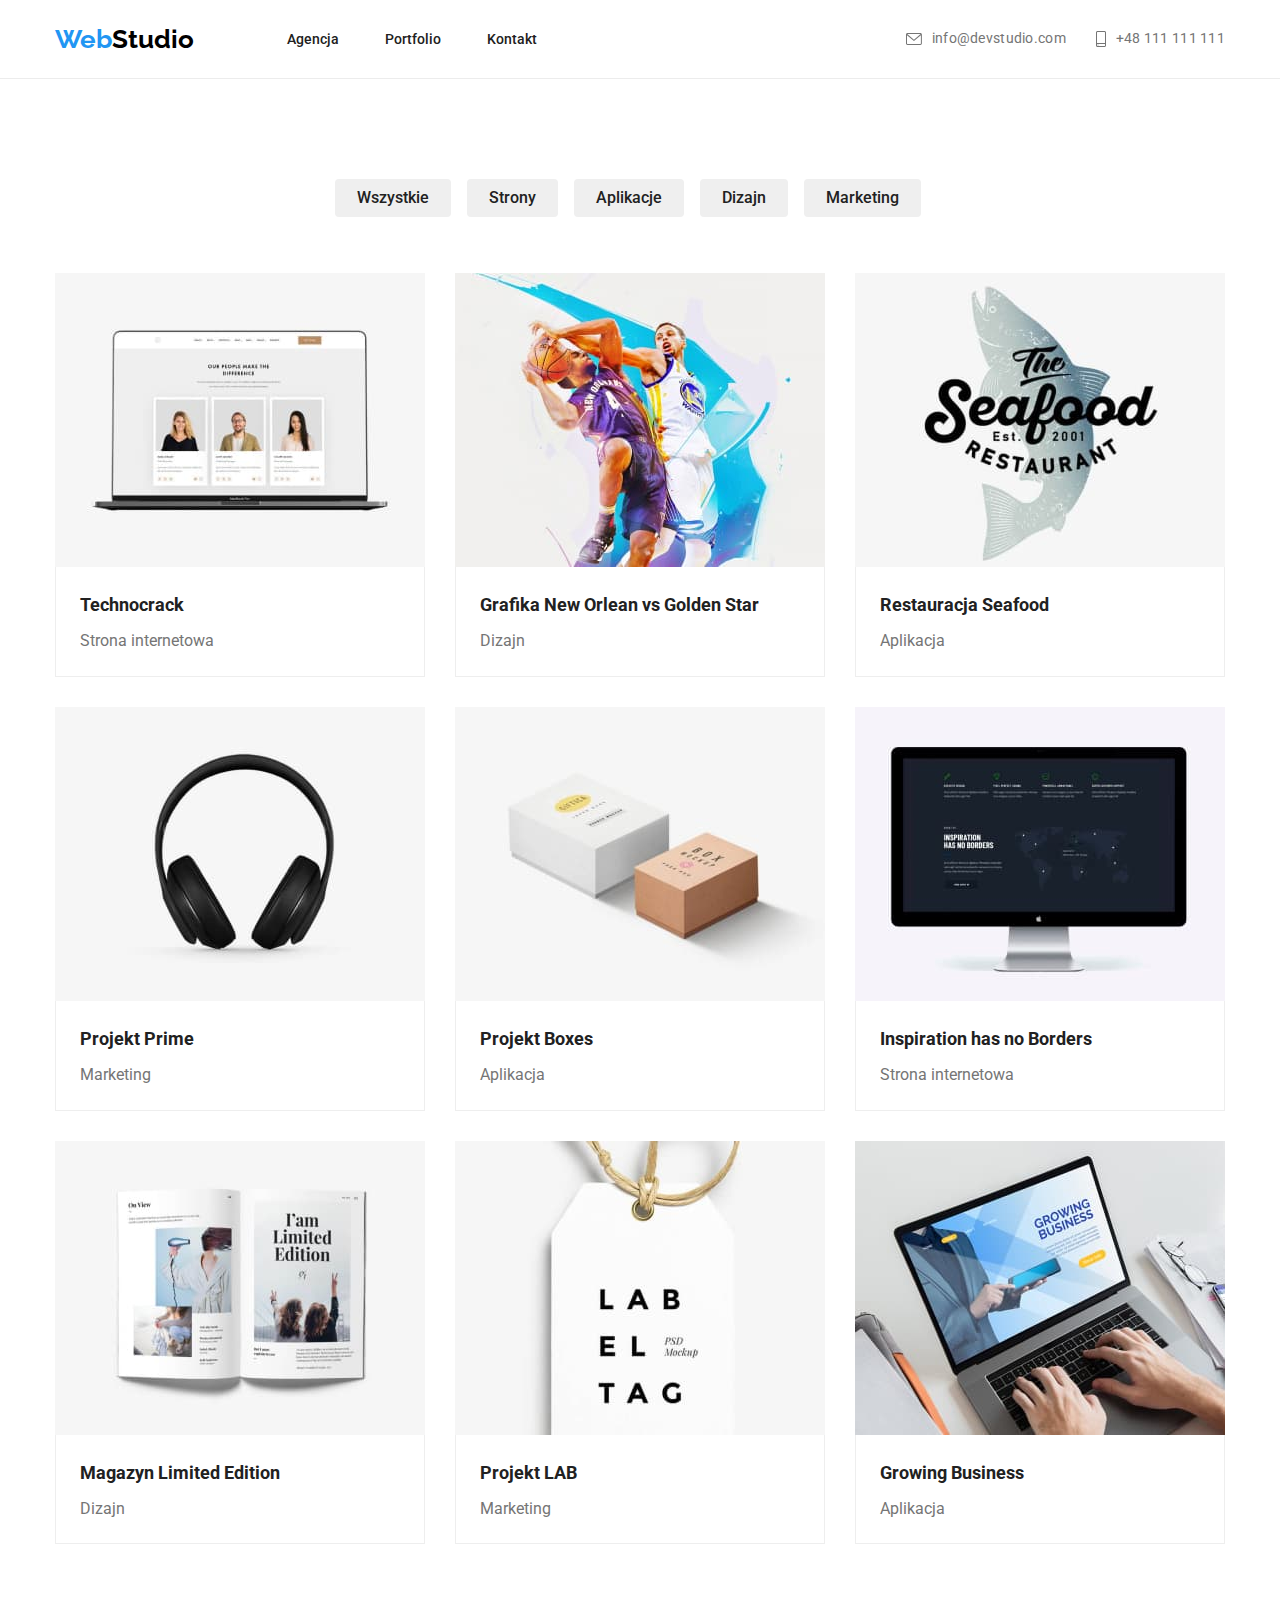
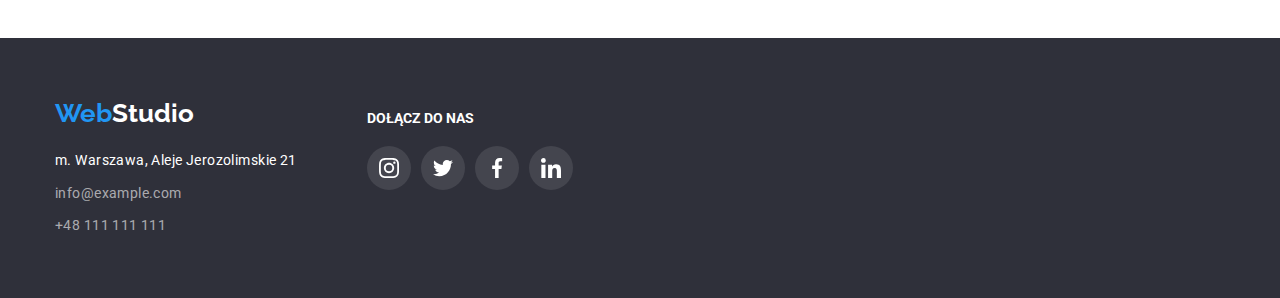
==== portfolio.html @ 1f2f5f5b "add modal.js init" ====
<!DOCTYPE html>
<html lang="en">
  <head>
    <meta charset="UTF-8" />
    <meta http-equiv="X-UA-Compatible" content="IE=edge" />
    <meta name="viewport" content="width=device-width, initial-scale=1.0" />
    <title>portfolio</title>
    <link
      rel="stylesheet"
      href="https://cdnjs.cloudflare.com/ajax/libs/modern-normalize/1.1.0/modern-normalize.min.css"
      integrity="sha512-wpPYUAdjBVSE4KJnH1VR1HeZfpl1ub8YT/NKx4PuQ5NmX2tKuGu6U/JRp5y+Y8XG2tV+wKQpNHVUX03MfMFn9Q=="
      crossorigin="anonymous"
      referrerpolicy="no-referrer"
    />
    <link rel="stylesheet" href="css/style.css" />
    <link rel="preconnect" href="https://fonts.googleapis.com" />
    <link rel="preconnect" href="https://fonts.gstatic.com" crossorigin />
    <link
      href="https://fonts.googleapis.com/css2?family=Raleway:wght@700&family=Roboto:wght@400;500;700;900&display=swap"
      rel="stylesheet"
    />
  </head>
  <body>
    <header>
      <div class="container hd-border">
        <nav>
          <a class="logo" href="#"><span class="highlight">Web</span>Studio</a>
          <ul class="nav-menu">
            <li><a class="link-nav" href="index.html">Agencja</a></li>
            <li><a class="link-nav" href="./portfolio.html">Portfolio</a></li>
            <li><a class="link-nav" href="#">Kontakt</a></li>
          </ul>
        </nav>
        <div class="nav">
          <a class="contact" href="mailto:info@devstudio.com"
            ><svg class="mail-icon" width="16" height="12">
              <use href="./images/icons.svg#icon-envelope"></use>
            </svg>
            info@devstudio.com</a
          >
          <a class="contact" href="tel:+48111111111"
            ><svg class="phone-icon" width="10" height="16">
              <use href="./images/icons.svg#icon-smartphone"></use>
            </svg>
            +48 111 111 111</a
          >
        </div>
      </div>
    </header>
    <main class="section portfolio-bacground">
      <!--filters-->
      <section class="container">
        <ul>
          <div class="btn-portfolio">
            <li><button class="btn-filter" type="button">Wszystkie</button></li>
            <li><button class="btn-filter" type="button">Strony</button></li>
            <li><button class="btn-filter" type="button">Aplikacje</button></li>
            <li><button class="btn-filter" type="button">Dizajn</button></li>
            <li><button class="btn-filter" type="button">Marketing</button></li>
          </div>
        </ul>
      </section>
      <!--Galery-->
      <section class="container">
        <ul class="galery">
          <li class="box-shadow-galery">
            <img
              src="./images/galery/notebook.jpg"
              alt="pulpit notebooka ze zdjęciem trzech osób"
              width="370"
              height="294"
            />
            <div class="galery-border">
              <h3 class="product">Technocrack</h3>
              <p class="product-description">Strona internetowa</p>
            </div>
          </li>
          <li class="box-shadow-galery">
            <img
              src="./images/galery/basket.jpg"
              alt="dwóch grających koszykarzy"
              width="370"
              height="294"
            />
            <div class="galery-border">
              <h3 class="product">Grafika New Orlean vs Golden Star</h3>
              <p class="product-description">Dizajn</p>
            </div>
          </li>
          <li class="box-shadow-galery">
            <img
              src="./images/galery/restaurant.jpg"
              alt="baner restauracji z owocami morza"
              width="370"
              height="294"
            />
            <div class="galery-border">
              <h3 class="product">Restauracja Seafood</h3>
              <p class="product-description">Aplikacja</p>
            </div>
          </li>
          <li class="box-shadow-galery">
            <img
              src="./images/galery/headphones.jpg"
              alt="czarne słuchawki"
              width="370"
              height="294"
            />
            <div class="galery-border">
              <h3 class="product">Projekt Prime</h3>
              <p class="product-description">Marketing</p>
            </div>
          </li>
          <li class="box-shadow-galery">
            <img
              src="./images/galery/boxes.jpg"
              alt="dwa pudełka"
              width="370"
              height="294"
            />
            <div class="galery-border">
              <h3 class="product">Projekt Boxes</h3>
              <p class="product-description">Aplikacja</p>
            </div>
          </li>
          <li class="box-shadow-galery">
            <img
              src="./images/galery/monitor.jpg"
              alt="monitor komputera"
              width="370"
              height="294"
            />
            <div class="galery-border">
              <h3 class="product">Inspiration has no Borders</h3>
              <p class="product-description">Strona internetowa</p>
            </div>
          </li>
          <li class="box-shadow-galery">
            <img
              src="./images/galery/book.jpg"
              alt="otwarta książka"
              width="370"
              height="294"
            />
            <div class="galery-border">
              <h3 class="product">Magazyn Limited Edition</h3>
              <p class="product-description">Dizajn</p>
            </div>
          </li>
          <li class="box-shadow-galery">
            <img
              src="./images/galery/label.jpg"
              alt="etykieta z napisem"
              width="370"
              height="294"
            />
            <div class="galery-border">
              <h3 class="product">Projekt LAB</h3>
              <p class="product-description">Marketing</p>
            </div>
          </li>
          <li class="box-shadow-galery">
            <img
              src="./images/galery/laptop.jpg"
              alt="laptop na którym pisze mężczyzna"
              width="370"
              height="294"
            />
            <div class="galery-border">
              <h3 class="product">Growing Business</h3>
              <p class="product-description">Aplikacja</p>
            </div>
          </li>
        </ul>
      </section>
    </main>
    <!--footer-->
    <footer class="footer">
      <div class="footer-content container">
        <div class="footer-address">
          <a class="logo" href="index.html" title="Strona główna">
            <span class="highlight">Web</span
            ><span class="foot-logo">Studio</span></a
          >
          <address>
            <span
              class="address-item"
              href="https://goo.gl/maps/G5jL9AZDGEbEC2NTA"
              target="_blank"
              >m. Warszawa, Aleje Jerozolimskie 21</span
            >
            <a class="address-link" href="mailto:info@example.com"
              >info@example.com</a
            >
            <a class="address-link" href="tel:+48111111111">+48 111 111 111</a>
          </address>
        </div>
        <div class="footer-social">
          <p class="footer-social-title">Dołącz do nas</p>
          <div class="footer-social-links">
            <a class="footer-social-link" href="#" target="_blank">
              <svg class="footer-social-icon" width="20px" height="20px">
                <use href="./images/icons.svg#icon-instagram-2"></use>
              </svg>
            </a>
            <a class="footer-social-link" href="#" target="_blank">
              <svg class="footer-social-icon" width="20px" height="20px">
                <use href="./images/icons.svg#icon-twitter-1"></use>
              </svg>
            </a>
            <a class="footer-social-link" href="#" target="_blank">
              <svg class="footer-social-icon" width="20px" height="20px">
                <use href="./images/icons.svg#icon-facebook-1"></use>
              </svg>
            </a>
            <a class="footer-social-link" href="#" target="_blank">
              <svg class="footer-social-icon" width="20px" height="20px">
                <use href="./images/icons.svg#icon-linkedin-1"></use>
              </svg>
            </a>
          </div>
        </div>
      </div>
    </footer>
  </body>
</html>
---- css/style.css ----
* {
  box-sizing: border-box;
  margin: 0;
  padding: 0;
  border: none;
}

body {
  font-family: "Roboto", "sans-serif";
  color: #212121;
  font-size: 14px;
  line-height: 1.46;
  font-weight: 700;
  width: 100%;
  margin: 0 auto;
}
:root {
  --main-font-color: #212121;
  --lighter-color: #2196f3;
  --description-color: #757575;
  --btn-lighter: #ffffff;
  --logo-color: #000000;
  --footer-contact: rgba(255, 255, 255, 0.6);
  --main-box-bacground: #2f303a;
  --main-btn-shadow: 0px 4px 4px rgba(0, 0, 0, 0.15);
  --workers-bacghround: #f5f4fa;
  --hd-border-col: #ececec;
  --galery-border-col: #eeeeee;
  --portfolio-bacgroung-col: #e5e5e5;
  --box-shadow-col: 0px 3px 1px rgba(0, 0, 0, 0.1),
    0px 1px 2px rgba(0, 0, 0, 0.08), 0px 2px 2px rgba(0, 0, 0, 0.12);
  --btn-filter-shadow: 0px 3px 1px rgba(0, 0, 0, 0.1),
    0px 1px 2px rgba(0, 0, 0, 0.08), 0px 2px 2px rgba(0, 0, 0, 0.12);
  --workers-social-color: #afb1b8;
  --clients-border: #afb1b8;
  --footer-social-bacground: rgba(255, 255, 255, 0.1);
  --box-shadow-galery: 0px 1px 1px rgba(0, 0, 0, 0.12),
    0px 4px 4px rgba(0, 0, 0, 0.06), 1px 4px 6px rgba(0, 0, 0, 0.16);
}
.logo {
  font-family: "Raleway";
  font-weight: 700;
  font-size: 26px;
  color: var(--logo-color);
  text-decoration: none;
  line-height: 1.17;
  display: block;
  padding-right: 93px;
}
.highlight {
  font-family: "Raleway";
  font-weight: 700;
  font-size: 26px;
  color: var(--lighter-color);
  line-height: 1.17;
}
.link-nav {
  text-decoration: none;
  font-weight: 500;
  font-size: 14px;
  color: var(--main-font-color);
  line-height: 1.17;
  list-style: none;
  display: flex;
}
.link-nav:hover,
.link-nav:focus {
  color: var(--lighter-color);
}
.contact {
  color: var(--description-color);
  text-decoration: none;
  line-height: 1.17;
  font-weight: 400;
  font-size: 14px;
  line-height: 1.7;
  gap: 50px;
  display: flex;
  align-items: center;
  gap: 10px;
}
.contact:hover,
.contact:focus {
  color: var(--lighter-color);
}
.main-text {
  font-weight: 900;
  font-size: 44px;
  color: var(--btn-lighter);
  line-height: 1.36;
  text-align: center;
  text-transform: uppercase;
  line-height: 1.3636;
  letter-spacing: 0.06em;
  width: 696px;
}
.main-section {
  display: flex;
  flex-direction: column;
  justify-content: center;
  align-items: center;
  gap: 30px;
}
.btn-main {
  font-weight: 700;
  font-size: 16px;
  color: var(--btn-lighter);
  background-color: var(--lighter-color);
  line-height: 1.8;
  width: 200px;
  border-radius: 4px;
  padding: 10px 41px;
}
.btn-main:hover,
.btn-main:focus {
  box-shadow: var(--main-btn-shadow);
  border-radius: 4px;
  cursor: pointer;
}
.description-name {
  font-size: 14px;
  color: var(--main-font-color);
  line-height: 1.17;
  margin-bottom: 10px;
  margin-top: 30px;
}
.description {
  font-weight: 400;
  font-size: 14px;
  color: var(--description-color);
  line-height: 1.7;
  letter-spacing: 0.03em;
}
.section-name {
  font-size: 36px;
  color: var(--main-font-color);
  line-height: 1.17;
  text-align: center;
  padding-top: 0px;
  display: block;
}
.worker {
  font-weight: 500;
  font-size: 16px;
  color: var(--main-font-color);
  line-height: 1.17;
  padding-top: 30px;
  text-align: center;
}
.job-position {
  font-weight: 400;
  font-size: 16px;
  color: var(--description-color);
  line-height: 1.17;
  padding-top: 10px;
  padding-bottom: 30px;
  text-align: center;
}

.btn-filter {
  font-family: "Roboto";
  font-weight: 500;
  font-size: 16px;
  color: var(--main-font-color);
  line-height: 1.6;
  cursor: pointer;
  list-style: none;
  padding: 6px 22px 6px 22px;
  margin-right: 8px;
  border-radius: 4px;
}
.btn-filter:hover,
.btn-filter:focus {
  background-color: var(--lighter-color);
  color: var(--btn-lighter);
  box-shadow: var(--btn-filter-shadow);
  cursor: pointer;
}
.product {
  font-size: 18px;
  color: var(--main-font-color);
  line-height: 2;
  padding-top: 20px;
  margin-left: 24px;
}
.product-description {
  font-weight: 400;
  font-size: 16px;
  color: var(--description-color);
  line-height: 1.8;
  padding-left: 24px;
  padding-top: 4px;
}
.container {
  max-width: 1200px;
  margin: 0 auto;
  padding: 0 15px;
}
.section {
  padding-top: 94px;
  padding-bottom: 94px;
}
nav {
  display: flex;
}
.nav {
  font-size: 14px;
  line-height: 1.1;
  font-weight: 500;
  letter-spacing: 0.02em;
  display: flex;
  align-items: center;
  gap: 30px;
}

.nav-menu {
  list-style: none;
  gap: 46px;
  display: flex;
  align-items: center;
  gap: 46px;
  flex-direction: row;
}
header {
  border-bottom: 1px solid var(--hd-border-col);
}
.hd-border {
  padding-top: 24px;
  padding-bottom: 24px;
  display: flex;
  justify-content: space-between;
  align-items: center;
}
.main-box {
  background-image: url(../images/main-foto.jpg),
    linear-gradient(to top, rgba(47, 48, 58, 0.4), rgba(47, 48, 58, 0.4));
  background-size: contain;
  align-items: center;
  background-color: #2f303a;
  text-align: center;
  background-repeat: no-repeat;
  background-position: center;
  padding: 200px 0;
}
.box-text {
  display: flex;
  justify-content: space-between;
  max-width: 1170px;
  gap: 30px;
  list-style: none;
}
.doing {
  display: block;
  padding-top: 0px;
}
.do-galery {
  width: 100%;
  display: flex;
  justify-content: center;
  gap: 30px;
  list-style: none;
  margin-top: 50px;
}
.workers-section {
  background-color: var(--workers-bacghround);
  display: block;
}
.workers-galery {
  display: flex;
  justify-content: center;
  flex-direction: row;
  gap: 30px;
  align-items: center;
  list-style: none;
  padding-top: 50px;
}
.box-shadow {
  box-shadow: var(--box-shadow-col);
  border-radius: 0px 0px 4px 4px;
  align-items: stretch;
  background-color: var(--btn-lighter);
}

.style {
  font-style: normal;
  list-style: none;
}
.portfolio-bacground {
  background-color: var(--btn-lighter);
}
.btn-portfolio {
  display: flex;
  justify-content: center;
  gap: 8px;
  list-style: none;
  padding-top: 6px;
  padding-right: 22px;
  padding-bottom: 6px;
  padding-left: 6px;
}
.galery {
  max-width: 1170px;
  display: flex;
  gap: 30px;
  flex-wrap: wrap;
  list-style: none;
  padding-top: 50px;
}
.galery-border {
  width: 370px;
  border-left: 1px solid var(--galery-border-col);
  border-right: 1px solid var(--galery-border-col);
  border-bottom: 1px solid var(--galery-border-col);
  padding-bottom: 20px;
  padding-top: 0%;
  display: block;
}
.box-shadow-galery:hover,
.box-shadow-galery:focus {
  box-shadow: var(--box-shadow-galery);
  cursor: pointer;
}
img {
  display: block;
}
.mail-icon {
  fill: var(--description-color);
}
.phone-icon {
  fill: var(--description-color);
}
.mail-icon:hover,
:focus {
  fill: var(--lighter-color);
}
.phone-icon:hover,
:focus {
  fill: var(--lighter-color);
}
.icon-main {
  background-color: var(--workers-bacghround);
  width: 270px;
  height: 120px;
  border-radius: 4px;
  padding-top: 25px;
  padding-bottom: 25px;
}
.workers-socials {
  list-style: none;
  max-width: 270px;
  display: flex;
  justify-content: space-between;
  gap: 10px;
  fill: var(--clients-border);
  padding-left: 32px;
  padding-right: 32px;
  padding-bottom: 30px;
}
.social-icons-worker {
  height: 44px;
  width: 44px;
  padding-top: 12px;
  padding-left: 12px;
  background-color: var(--btn-lighter);
}
.social-icons-worker:hover,
.social-icons-worker:focus {
  background-color: var(--lighter-color);
  border-radius: 50%;
  fill: var(--btn-lighter);
  cursor: pointer;
}
.clients {
  list-style: none;
  display: flex;
  justify-content: space-between;
  gap: 30px;
  fill: var(--clients-border);
  padding-top: 50px;
}
.clients-icon {
  width: 170px;
  height: 92px;
  border: 1px solid var(--clients-border);
  border-radius: 4px;
  display: flex;
  justify-content: center;
  align-items: center;
}
.clients-icon:hover,
.clients-icon:focus {
  fill: var(--lighter-color);
  cursor: pointer;
  border: 1px solid var(--lighter-color);
  border-radius: 4px;
}
.footer {
  padding-top: 60px;
  padding-bottom: 60px;
  width: 100%;
  background-color: var(--main-box-bacground);
}
.footer-content {
  display: flex;
}
.foot-logo {
  color: var(--btn-lighter);
}
.footer-address {
  margin-right: 70px;
}
.footer address {
  font-size: 14px;
  letter-spacing: 0.03em;
  font-style: normal;
  display: flex;
  flex-direction: column;
  line-height: 1.6;
}
.footer .address-item {
  margin-top: 20px;
  font-style: normal;
  font-weight: 400;
  font-size: 14px;
  color: var(--btn-lighter);
  line-height: 1.7;
}
.footer .address-link {
  text-decoration: none;
  margin-top: 9px;
  font-weight: 400;
  font-size: 14px;
  color: var(--footer-contact);
  line-height: 1.7;
}
.footer .address-item span {
  text-decoration: underline;
}
.address-link:hover,
.address-link:focus {
  color: var(--lighter-color);
}
.footer-social {
  margin-top: 12px;
}
.footer-social-title {
  font-size: 14px;
  font-weight: 700;
  text-transform: uppercase;
  line-height: 1.15;
  margin-bottom: 20px;
  color: var(--btn-lighter);
}
.footer-social-link {
  display: flex;
  height: 44px;
  width: 44px;
  justify-content: center;
  align-items: center;
  border-radius: 50%;
  background-color: var(--footer-social-bacground);
}
.footer-social-icon {
  fill: var(--btn-lighter);
}
.footer-social-links {
  display: flex;
  gap: 10px;
}
.footer-social-link:hover,
.footer-social-link:focus {
  background-color: var(--lighter-color);
  border-radius: 50%;
  cursor: pointer;
}
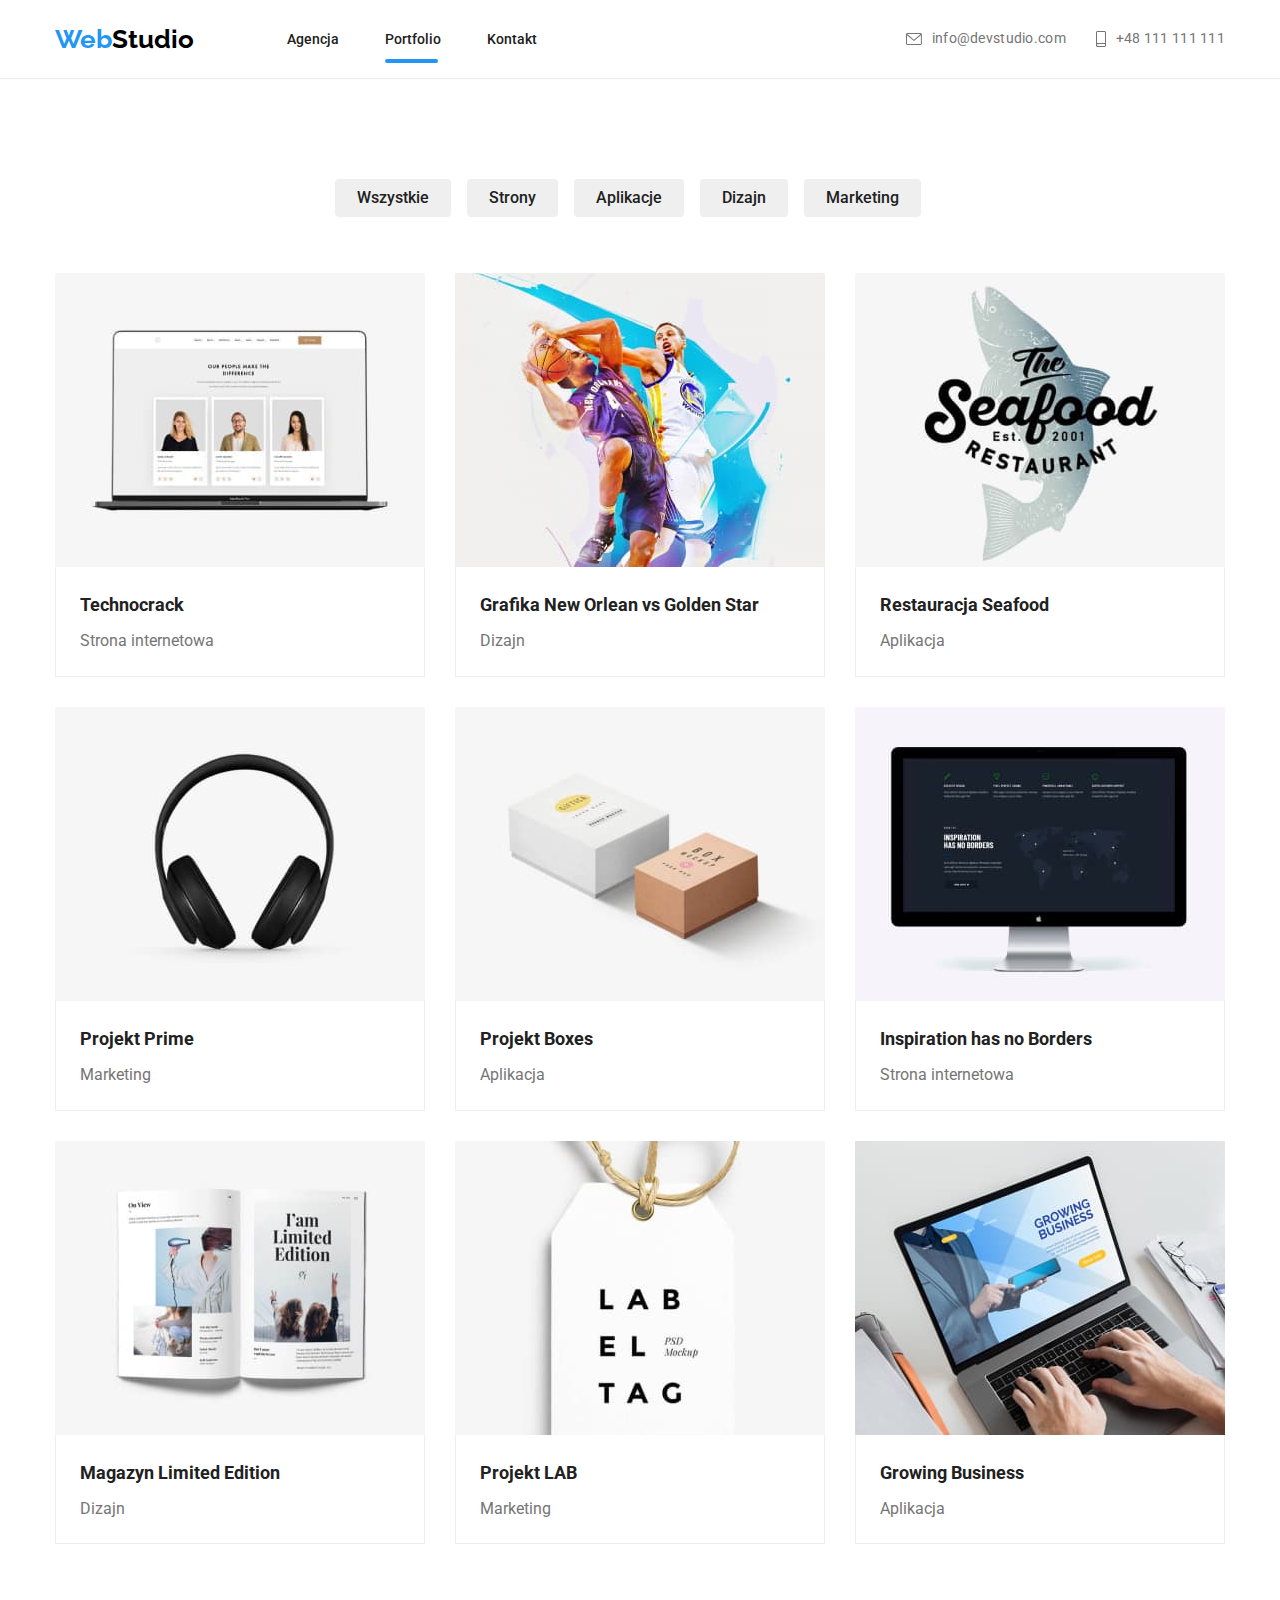
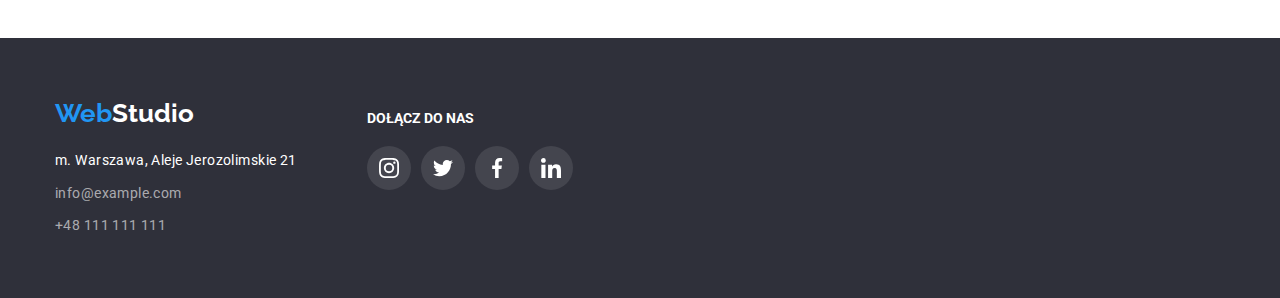
==== commit be86e373: "add card-description init" ====
--- a/portfolio.html
+++ b/portfolio.html
@@ -27,7 +27,9 @@
           <a class="logo" href="#"><span class="highlight">Web</span>Studio</a>
           <ul class="nav-menu">
             <li><a class="link-nav" href="index.html">Agencja</a></li>
-            <li><a class="link-nav" href="./portfolio.html">Portfolio</a></li>
+            <li class="menu-underline">
+              <a class="link-nav" href="./portfolio.html">Portfolio</a>
+            </li>
             <li><a class="link-nav" href="#">Kontakt</a></li>
           </ul>
         </nav>
@@ -63,18 +65,27 @@
       <!--Galery-->
       <section class="container">
         <ul class="galery">
-          <li class="box-shadow-galery">
-            <img
-              src="./images/galery/notebook.jpg"
-              alt="pulpit notebooka ze zdjęciem trzech osób"
-              width="370"
-              height="294"
-            />
+          <li class="box-shadow-galery card">
+            <div class="img-container">
+              <img
+                src="./images/galery/notebook.jpg"
+                alt="pulpit notebooka ze zdjęciem trzech osób"
+                width="370"
+                height="294"
+              />
+              <p class="card-description">
+                Technocrack jest popularną platformą wykorzystywaną do
+                rozpowszechniania koronawirusa. Firmy wykorzystują tę platformę
+                do celów szpiegowskich i ataków na niezabezpieczone serwery
+                konkurencji
+              </p>
+            </div>
             <div class="galery-border">
               <h3 class="product">Technocrack</h3>
               <p class="product-description">Strona internetowa</p>
             </div>
           </li>
+
           <li class="box-shadow-galery">
             <img
               src="./images/galery/basket.jpg"
--- a/css/style.css
+++ b/css/style.css
@@ -36,6 +36,7 @@
   --footer-social-bacground: rgba(255, 255, 255, 0.1);
   --box-shadow-galery: 0px 1px 1px rgba(0, 0, 0, 0.12),
     0px 4px 4px rgba(0, 0, 0, 0.06), 1px 4px 6px rgba(0, 0, 0, 0.16);
+  --img-bacground: rgba(47, 48, 58, 0.8);
 }
 .logo {
   font-family: "Raleway";
@@ -66,6 +67,7 @@
 .link-nav:hover,
 .link-nav:focus {
   color: var(--lighter-color);
+  transition: color 250ms cubic-bezier(0.4, 0, 0.2, 1);
 }
 .contact {
   color: var(--description-color);
@@ -82,6 +84,7 @@
 .contact:hover,
 .contact:focus {
   color: var(--lighter-color);
+  transition: color 250ms cubic-bezier(0.4, 0, 0.2, 1);
 }
 .main-text {
   font-weight: 900;
@@ -110,6 +113,7 @@
   width: 200px;
   border-radius: 4px;
   padding: 10px 41px;
+  transition: box-shadow 250ms cubic-bezier(0.4, 0, 0.2, 1);
 }
 .btn-main:hover,
 .btn-main:focus {
@@ -168,6 +172,9 @@
   padding: 6px 22px 6px 22px;
   margin-right: 8px;
   border-radius: 4px;
+  transition-property: color, background-color, box-shadow;
+  transition-duration: 250ms;
+  transition-timing-function: cubic-bezier(0.4, 0, 0.2, 1);
 }
 .btn-filter:hover,
 .btn-filter:focus {
@@ -212,7 +219,19 @@
   align-items: center;
   gap: 30px;
 }
-
+.menu-underline {
+  position: relative;
+}
+.menu-underline ::after {
+  content: " ";
+  position: absolute;
+  width: 53px;
+  height: 4px;
+  border-radius: 2px;
+  background-color: var(--lighter-color);
+  display: block;
+  margin-top: 28px;
+}
 .nav-menu {
   list-style: none;
   gap: 46px;
@@ -253,6 +272,23 @@
   display: block;
   padding-top: 0px;
 }
+.img-with-title {
+  position: relative;
+  display: inline-flex;
+}
+.img-title {
+  position: absolute;
+  left: 0;
+  right: 0;
+  background-color: var(--img-bacground);
+  color: var(--btn-lighter);
+  text-transform: uppercase;
+  bottom: 0;
+  padding: 27px;
+  text-align: center;
+  font-size: 14px;
+  line-height: 1.17;
+}
 .do-galery {
   width: 100%;
   display: flex;
@@ -297,6 +333,45 @@
   padding-right: 22px;
   padding-bottom: 6px;
   padding-left: 6px;
+}
+.card {
+  width: 370px;
+  background-color: var(--btn-lighter);
+}
+.img-container {
+  position: relative;
+}
+.img-container > img {
+  display: block;
+  width: 100%;
+  height: 100%;
+  object-fit: cover;
+}
+.card-description {
+  font-weight: 400px;
+  font-size: 18px;
+  line-height: 1.5;
+  padding-left: 24px;
+  align-items: center;
+  padding-top: 49px;
+  margin: 0;
+  position: absolute;
+  left: 0;
+  right: 0;
+  top: 0;
+  bottom: 0;
+  background: rgba(33, 150, 243, 0.9);
+  color: var(--btn-lighter);
+}
+.img-container {
+  overflow: hidden;
+}
+.card-description {
+  transform: translateY(100%);
+  transition: transform 0.3s ease-in;
+}
+.card:hover .card-description {
+  transform: translateY(0);
 }
 .galery {
   max-width: 1170px;
@@ -319,6 +394,7 @@
 .box-shadow-galery:focus {
   box-shadow: var(--box-shadow-galery);
   cursor: pointer;
+  transition: box-shadow 250ms cubic-bezier(0.4, 0, 0.2, 1);
 }
 img {
   display: block;
@@ -362,6 +438,9 @@
   padding-top: 12px;
   padding-left: 12px;
   background-color: var(--btn-lighter);
+  transition-property: fill, background-color, border-radius;
+  transition-duration: 250ms;
+  transition-timing-function: cubic-bezier(0.4, 0, 0.2, 1);
 }
 .social-icons-worker:hover,
 .social-icons-worker:focus {
@@ -386,6 +465,9 @@
   display: flex;
   justify-content: center;
   align-items: center;
+  transition-property: fill, border, border-radius;
+  transition-duration: 250ms;
+  transition-timing-function: cubic-bezier(0.4, 0, 0.2, 1);
 }
 .clients-icon:hover,
 .clients-icon:focus {
@@ -466,6 +548,7 @@
 .footer-social-links {
   display: flex;
   gap: 10px;
+  transition: bacground-color 250ms cubic-bezier(0.4, 0, 0.2, 1);
 }
 .footer-social-link:hover,
 .footer-social-link:focus {
